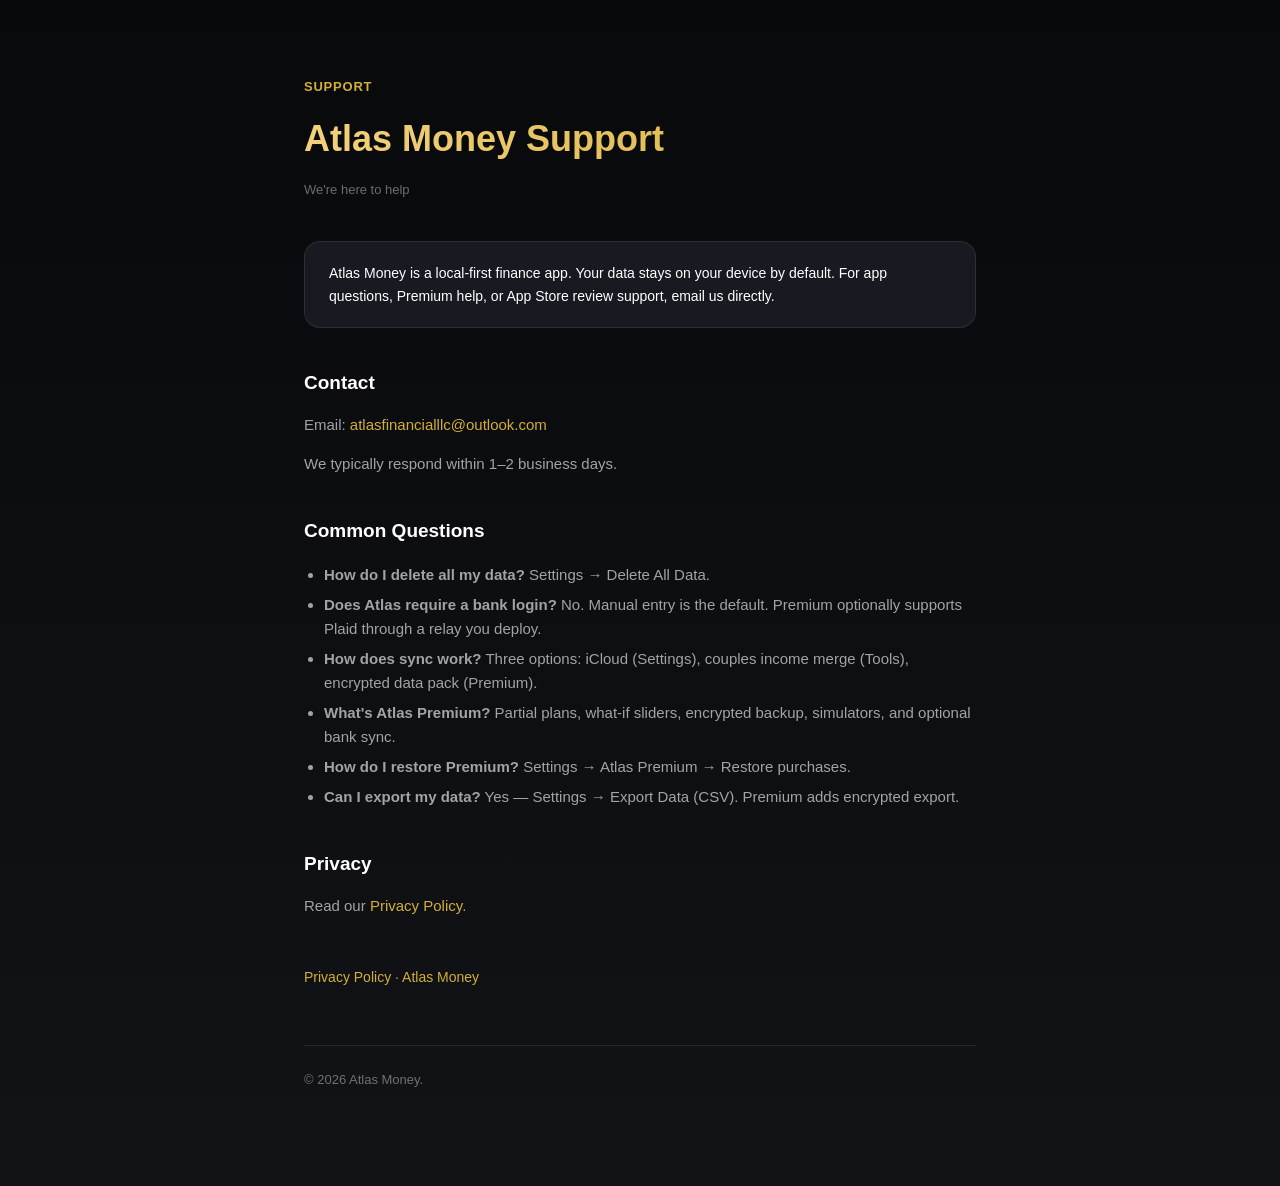
==== docs/support.html @ 6d49db66 "Add privacy policy and support pages" ====
<!DOCTYPE html>
<html lang="en">
<head>
<meta charset="UTF-8">
<meta name="viewport" content="width=device-width, initial-scale=1.0">
<title>Support | Atlas Money</title>
<meta name="description" content="Get help with the Atlas Money personal finance app.">
<link rel="stylesheet" href="styles.css">
</head>
<body>
<div class="wrap">
  <p class="eyebrow">Support</p>
  <h1>Atlas Money Support</h1>
  <p class="updated">We're here to help</p>

  <div class="card">
    <p>Atlas Money is a local-first finance app. Your data stays on your device by default. For app questions, Premium help, or App Store review support, email us directly.</p>
  </div>

  <h2>Contact</h2>
  <p>Email: <a href="mailto:atlasfinancialllc@outlook.com">atlasfinancialllc@outlook.com</a></p>
  <p>We typically respond within 1–2 business days.</p>

  <h2>Common Questions</h2>
  <ul>
    <li><strong>How do I delete all my data?</strong> Settings → Delete All Data.</li>
    <li><strong>Does Atlas require a bank login?</strong> No. Manual entry is the default. Premium optionally supports Plaid through a relay you deploy.</li>
    <li><strong>How does sync work?</strong> Three options: iCloud (Settings), couples income merge (Tools), encrypted data pack (Premium).</li>
    <li><strong>What's Atlas Premium?</strong> Partial plans, what-if sliders, encrypted backup, simulators, and optional bank sync.</li>
    <li><strong>How do I restore Premium?</strong> Settings → Atlas Premium → Restore purchases.</li>
    <li><strong>Can I export my data?</strong> Yes — Settings → Export Data (CSV). Premium adds encrypted export.</li>
  </ul>

  <h2>Privacy</h2>
  <p>Read our <a href="privacy.html">Privacy Policy</a>.</p>

  <p class="nav-links"><a href="privacy.html">Privacy Policy</a> · <a href="index.html">Atlas Money</a></p>

  <footer>
    &copy; 2026 Atlas Money.
  </footer>
</div>
</body>
</html>
---- docs/styles.css ----
:root {
  --bg-top: #08090B;
  --bg-bottom: #111317;
  --surface: #171A20;
  --hairline: rgba(255,255,255,0.09);
  --gold: #D4AF37;
  --gold-light: #F3D17C;
  --text-primary: #FFFFFF;
  --text-secondary: rgba(255,255,255,0.62);
  --text-tertiary: rgba(255,255,255,0.40);
}
* { box-sizing: border-box; }
body {
  margin: 0;
  font-family: -apple-system, BlinkMacSystemFont, "Segoe UI", Helvetica, Arial, sans-serif;
  background: linear-gradient(180deg, var(--bg-top), var(--bg-bottom));
  color: var(--text-primary);
  line-height: 1.6;
  min-height: 100vh;
}
.wrap { max-width: 720px; margin: 0 auto; padding: 64px 24px 96px; }
.eyebrow {
  display: inline-block;
  font-size: 13px;
  font-weight: 600;
  letter-spacing: 0.06em;
  text-transform: uppercase;
  color: var(--gold);
  margin-bottom: 12px;
}
h1 {
  font-size: 36px;
  font-weight: 700;
  margin: 0 0 8px;
  background: linear-gradient(90deg, var(--gold-light), var(--gold));
  -webkit-background-clip: text;
  background-clip: text;
  -webkit-text-fill-color: transparent;
}
.updated { color: var(--text-tertiary); font-size: 13px; margin-bottom: 40px; }
h2 {
  font-size: 19px;
  font-weight: 600;
  margin: 40px 0 12px;
  color: var(--text-primary);
}
p, li { color: var(--text-secondary); font-size: 15px; }
ul { padding-left: 20px; }
li { margin-bottom: 6px; }
.card {
  background: var(--surface);
  border: 1px solid var(--hairline);
  border-radius: 16px;
  padding: 20px 24px;
  margin: 24px 0;
}
.card p { margin: 0; color: var(--text-primary); font-size: 14px; }
a { color: var(--gold); text-decoration: none; }
a:hover { text-decoration: underline; }
.nav-links { margin-top: 48px; font-size: 14px; }
footer {
  margin-top: 56px;
  padding-top: 24px;
  border-top: 1px solid var(--hairline);
  color: var(--text-tertiary);
  font-size: 13px;
}
.hero-sub {
  color: var(--text-secondary);
  font-size: 17px;
  margin: 0 0 32px;
  max-width: 520px;
}
.link-grid {
  display: grid;
  gap: 12px;
  margin-top: 24px;
}
.link-card {
  display: block;
  background: var(--surface);
  border: 1px solid var(--hairline);
  border-radius: 16px;
  padding: 18px 20px;
  color: var(--text-primary);
  text-decoration: none;
}
.link-card:hover {
  border-color: rgba(212, 175, 55, 0.35);
  text-decoration: none;
}
.link-card span {
  display: block;
  color: var(--text-tertiary);
  font-size: 13px;
  margin-top: 4px;
}
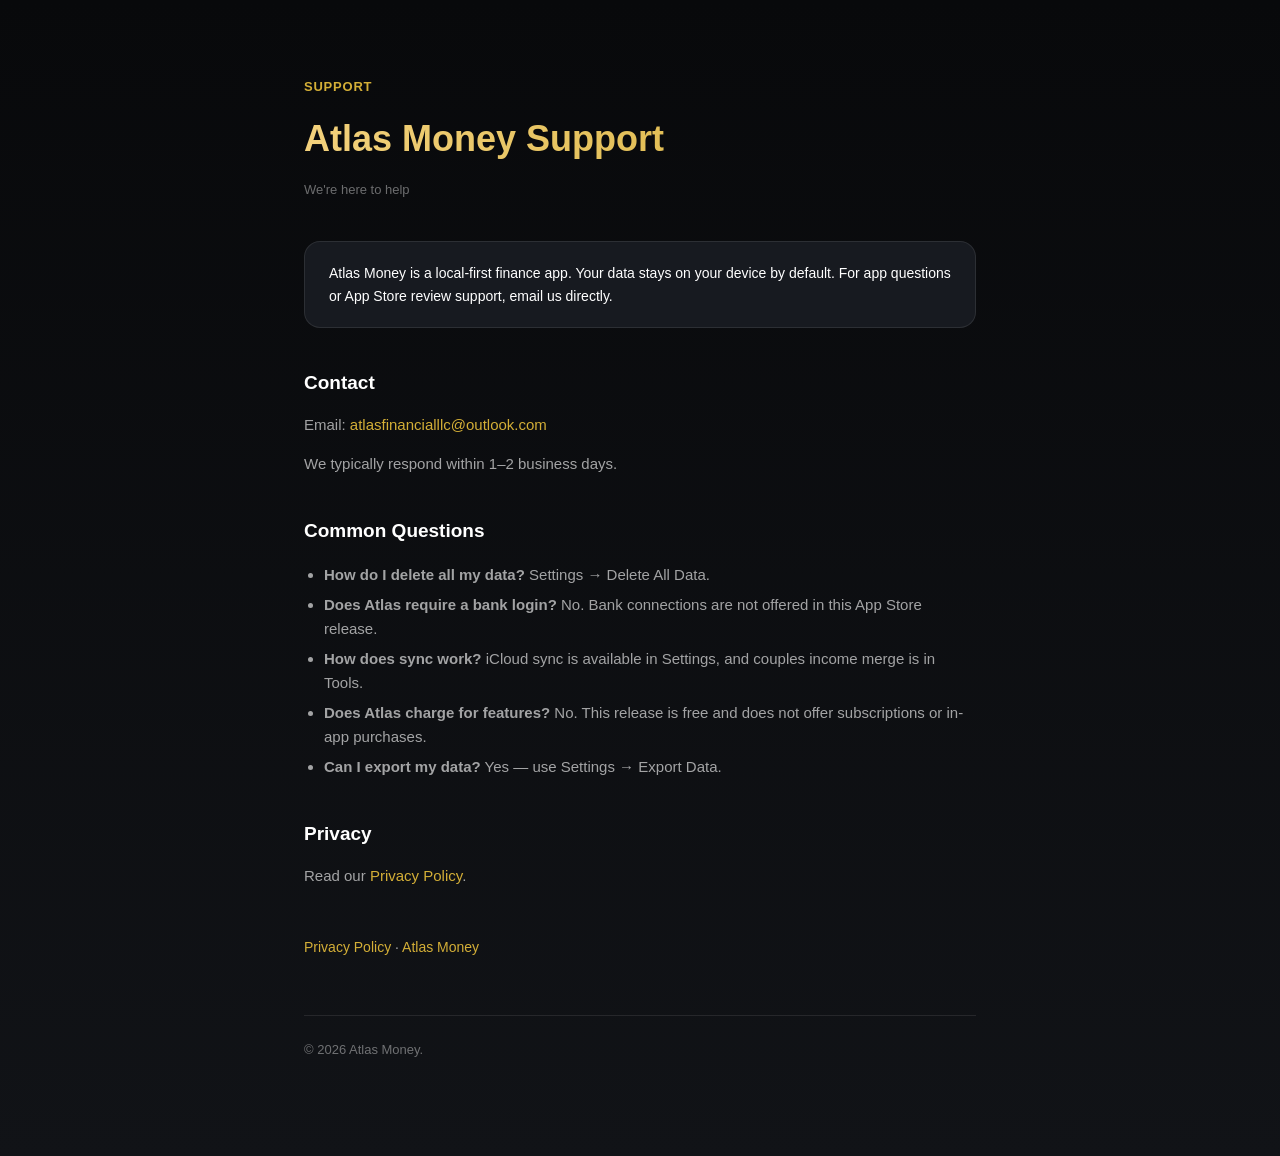
==== commit e1b07c77: "Update free release privacy and support pages Co-authored-by: Cursor <cursoragent@cursor.com>" ====
--- a/docs/support.html
+++ b/docs/support.html
@@ -14,7 +14,7 @@
   <p class="updated">We're here to help</p>
 
   <div class="card">
-    <p>Atlas Money is a local-first finance app. Your data stays on your device by default. For app questions, Premium help, or App Store review support, email us directly.</p>
+    <p>Atlas Money is a local-first finance app. Your data stays on your device by default. For app questions or App Store review support, email us directly.</p>
   </div>
 
   <h2>Contact</h2>
@@ -24,11 +24,10 @@
   <h2>Common Questions</h2>
   <ul>
     <li><strong>How do I delete all my data?</strong> Settings → Delete All Data.</li>
-    <li><strong>Does Atlas require a bank login?</strong> No. Manual entry is the default. Premium optionally supports Plaid through a relay you deploy.</li>
-    <li><strong>How does sync work?</strong> Three options: iCloud (Settings), couples income merge (Tools), encrypted data pack (Premium).</li>
-    <li><strong>What's Atlas Premium?</strong> Partial plans, what-if sliders, encrypted backup, simulators, and optional bank sync.</li>
-    <li><strong>How do I restore Premium?</strong> Settings → Atlas Premium → Restore purchases.</li>
-    <li><strong>Can I export my data?</strong> Yes — Settings → Export Data (CSV). Premium adds encrypted export.</li>
+    <li><strong>Does Atlas require a bank login?</strong> No. Bank connections are not offered in this App Store release.</li>
+    <li><strong>How does sync work?</strong> iCloud sync is available in Settings, and couples income merge is in Tools.</li>
+    <li><strong>Does Atlas charge for features?</strong> No. This release is free and does not offer subscriptions or in-app purchases.</li>
+    <li><strong>Can I export my data?</strong> Yes — use Settings → Export Data.</li>
   </ul>
 
   <h2>Privacy</h2>
